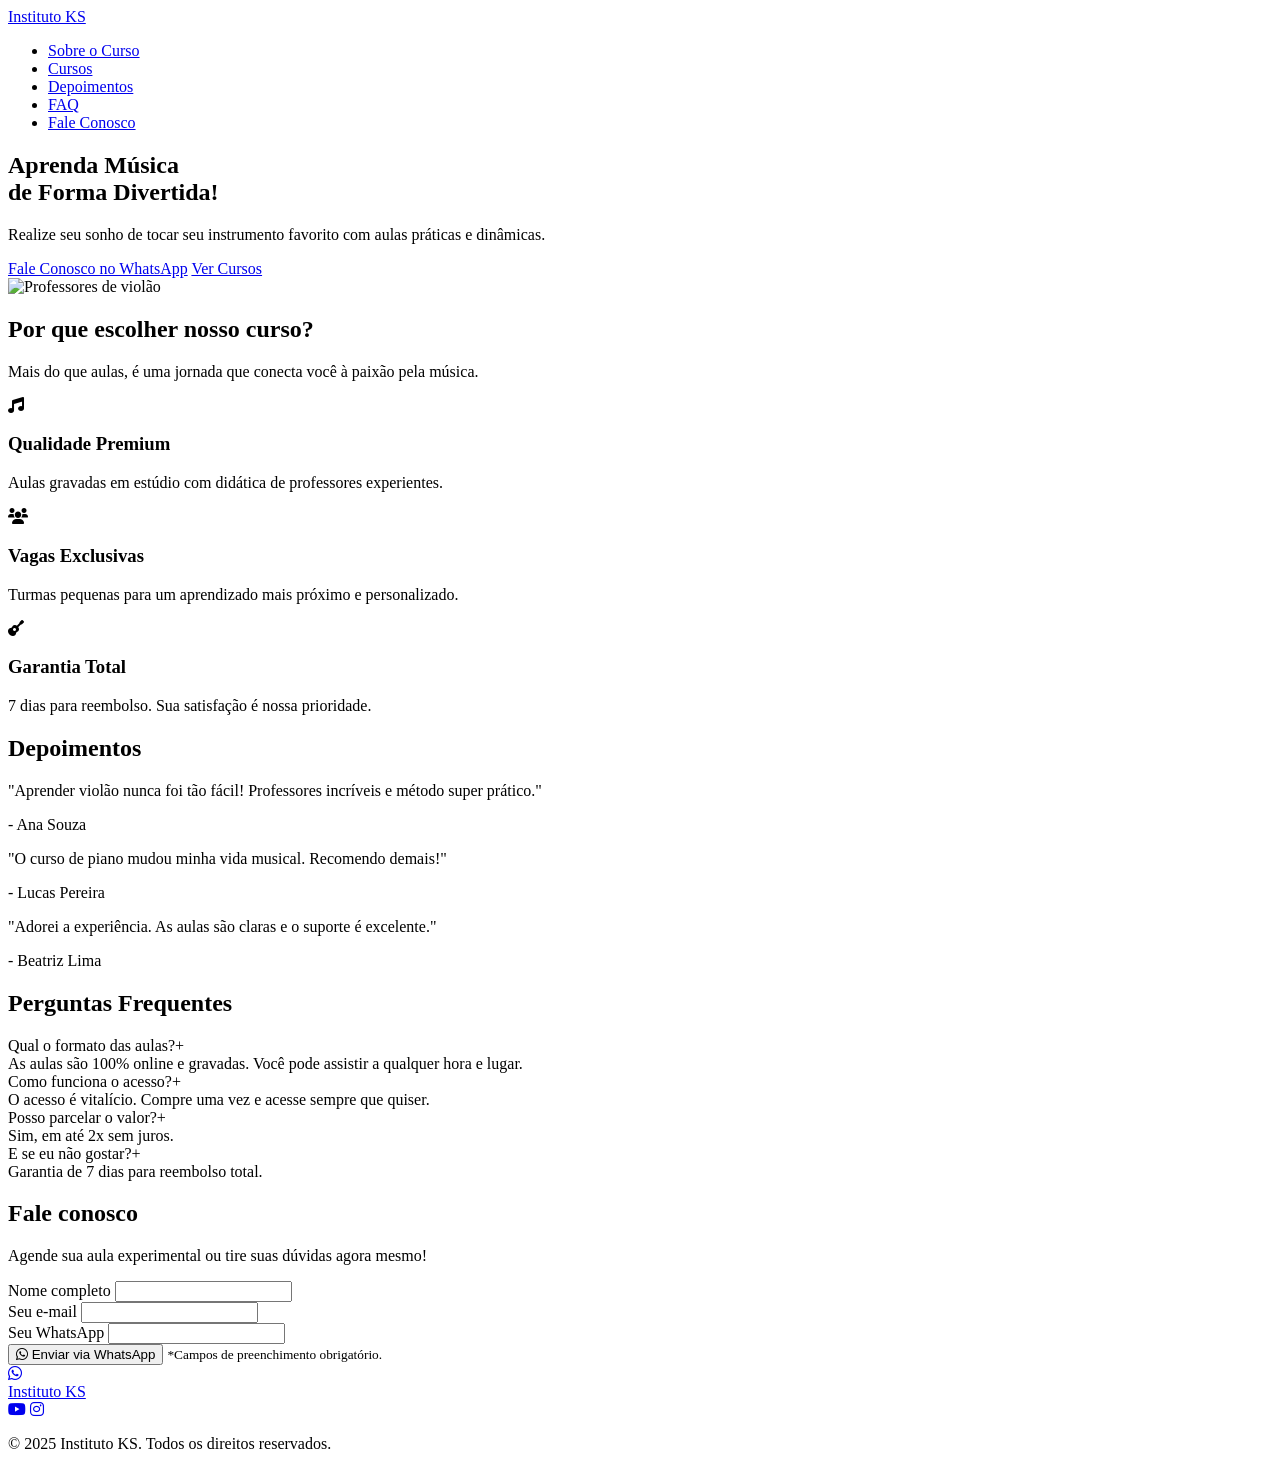
==== index.html @ 419f5db8 "Add files via upload" ====
<!DOCTYPE html>
<html lang="pt-br">
<head>
    <meta charset="UTF-8">
    <meta name="viewport" content="width=device-width, initial-scale=1.0">
    <title>Instituto KS - Escola de Música</title>
    <link rel="stylesheet" href="https://cdnjs.cloudflare.com/ajax/libs/font-awesome/6.0.0-beta3/css/all.min.css">
    <link rel="stylesheet" href="css/style.css">
</head>
<body>

<!-- Header -->
<header class="header">
    <nav class="navbar">
        <a href="#" class="logo">Instituto KS</a>
        <ul class="nav-links">
            <li><a href="#sobre">Sobre o Curso</a></li>
            <li><a href="#cursos">Cursos</a></li>
            <li><a href="#depoimentos">Depoimentos</a></li>
            <li><a href="#faq">FAQ</a></li>
            <li><a href="#contato">Fale Conosco</a></li>
        </ul>
    </nav>
</header>

<!-- Hero Section -->
<section class="hero-section">
    <div class="notes-container"></div> <!-- Notas musicais animadas -->
    <div class="container hero-container">
        <div class="hero-content">
            <h1>Aprenda Música <br> de Forma Divertida!</h1>
            <p>Realize seu sonho de tocar seu instrumento favorito com aulas práticas e dinâmicas.</p>
            <div class="cta-buttons">
                <a href="https://wa.me/seunumerodotelefone" target="_blank" class="btn btn-primary">Fale Conosco no WhatsApp</a>
                <a href="#cursos" class="btn btn-secondary">Ver Cursos</a>
            </div>
        </div>
        <div class="hero-image">
            <img src="https://encrypted-tbn0.gstatic.com/images?q=tbn:ANd9GcSV9r4zvgWrXNv1e7lbVa8re3VyaLTjT-m53w&s" alt="Professores de violão">
        </div>
    </div>
</section>

<!-- About Section -->
<section id="sobre" class="about-section">
    <div class="container">
        <h2>Por que escolher nosso curso?</h2>
        <p>Mais do que aulas, é uma jornada que conecta você à paixão pela música.</p>
        <div class="features-grid">
            <div class="feature-card">
                <i class="fas fa-music icon-feature"></i>
                <h3>Qualidade Premium</h3>
                <p>Aulas gravadas em estúdio com didática de professores experientes.</p>
            </div>
            <div class="feature-card">
                <i class="fas fa-users icon-feature"></i>
                <h3>Vagas Exclusivas</h3>
                <p>Turmas pequenas para um aprendizado mais próximo e personalizado.</p>
            </div>
            <div class="feature-card">
                <i class="fas fa-guitar icon-feature"></i>
                <h3>Garantia Total</h3>
                <p>7 dias para reembolso. Sua satisfação é nossa prioridade.</p>
            </div>
        </div>
    </div>
</section>

<!-- Courses Section -->


<!-- Testimonials Section -->
<section id="depoimentos" class="testimonials-section">
    <div class="container">
        <h2>Depoimentos</h2>
        <div class="testimonials-grid">
            <div class="testimonial-card">
                <p>"Aprender violão nunca foi tão fácil! Professores incríveis e método super prático."</p>
                <span>- Ana Souza</span>
            </div>
            <div class="testimonial-card">
                <p>"O curso de piano mudou minha vida musical. Recomendo demais!"</p>
                <span>- Lucas Pereira</span>
            </div>
            <div class="testimonial-card">
                <p>"Adorei a experiência. As aulas são claras e o suporte é excelente."</p>
                <span>- Beatriz Lima</span>
            </div>
        </div>
    </div>
</section>

<!-- FAQ Section -->
<section id="faq" class="faq-section">
    <div class="container">
        <h2>Perguntas Frequentes</h2>
        <div class="faq-list">
            <div class="faq-item">
                <div class="faq-question">Qual o formato das aulas?<span class="faq-toggle">+</span></div>
                <div class="faq-answer">As aulas são 100% online e gravadas. Você pode assistir a qualquer hora e lugar.</div>
            </div>
            <div class="faq-item">
                <div class="faq-question">Como funciona o acesso?<span class="faq-toggle">+</span></div>
                <div class="faq-answer">O acesso é vitalício. Compre uma vez e acesse sempre que quiser.</div>
            </div>
            <div class="faq-item">
                <div class="faq-question">Posso parcelar o valor?<span class="faq-toggle">+</span></div>
                <div class="faq-answer">Sim, em até 2x sem juros.</div>
            </div>
            <div class="faq-item">
                <div class="faq-question">E se eu não gostar?<span class="faq-toggle">+</span></div>
                <div class="faq-answer">Garantia de 7 dias para reembolso total.</div>
            </div>
        </div>
    </div>
</section>

<!-- Contact Section -->
<section id="contato" class="contact-section">
    <div class="container">
        <h2>Fale conosco</h2>
        <p>Agende sua aula experimental ou tire suas dúvidas agora mesmo!</p>
        <form class="contact-form" action="https://wa.me/seunumerodotelefone" method="get" target="_blank">
            <div class="form-group">
                <label for="name">Nome completo</label>
                <input type="text" id="name" name="name" required>
            </div>
            <div class="form-group">
                <label for="email">Seu e-mail</label>
                <input type="email" id="email" name="email" required>
            </div>
            <div class="form-group">
                <label for="phone">Seu WhatsApp</label>
                <input type="tel" id="phone" name="phone" required>
            </div>
            <button type="submit" class="btn btn-whatsapp">
                <i class="fab fa-whatsapp"></i> Enviar via WhatsApp
            </button>
            <small>*Campos de preenchimento obrigatório.</small>
        </form>
    </div>
</section>

<!-- Floating WhatsApp Button -->
<a href="https://wa.me/seunumerodotelefone" class="whatsapp-float" target="_blank">
    <i class="fab fa-whatsapp"></i>
</a>

<!-- Footer -->
<footer class="footer">
    <div class="container">
        <div class="footer-links">
            <a href="#">Instituto KS</a>
            <div class="social-icons">
                <a href="#" target="_blank"><i class="fab fa-youtube"></i></a>
                <a href="#" target="_blank"><i class="fab fa-instagram"></i></a>
            </div>
        </div>
        <p>© 2025 Instituto KS. Todos os direitos reservados.</p>
    </div>
</footer>

<script src="js/script.js"></script>
</body>
</html>
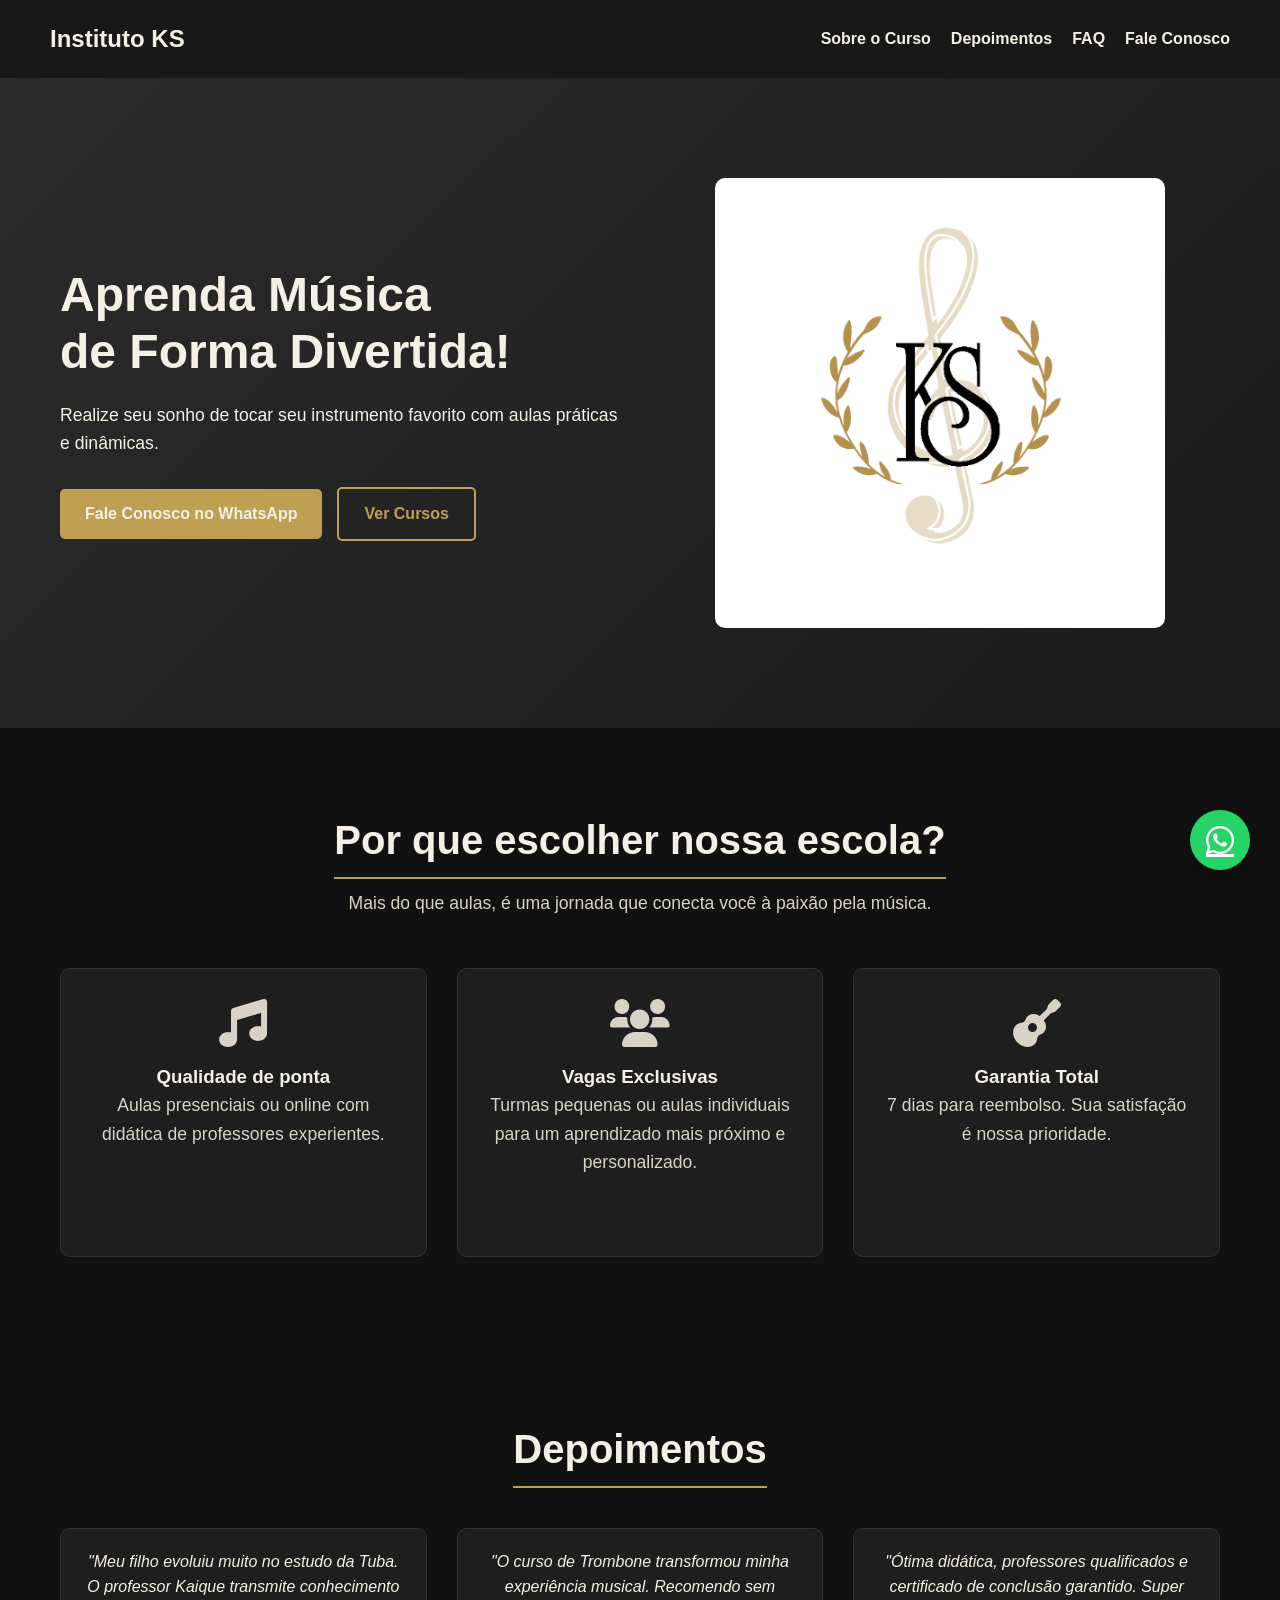
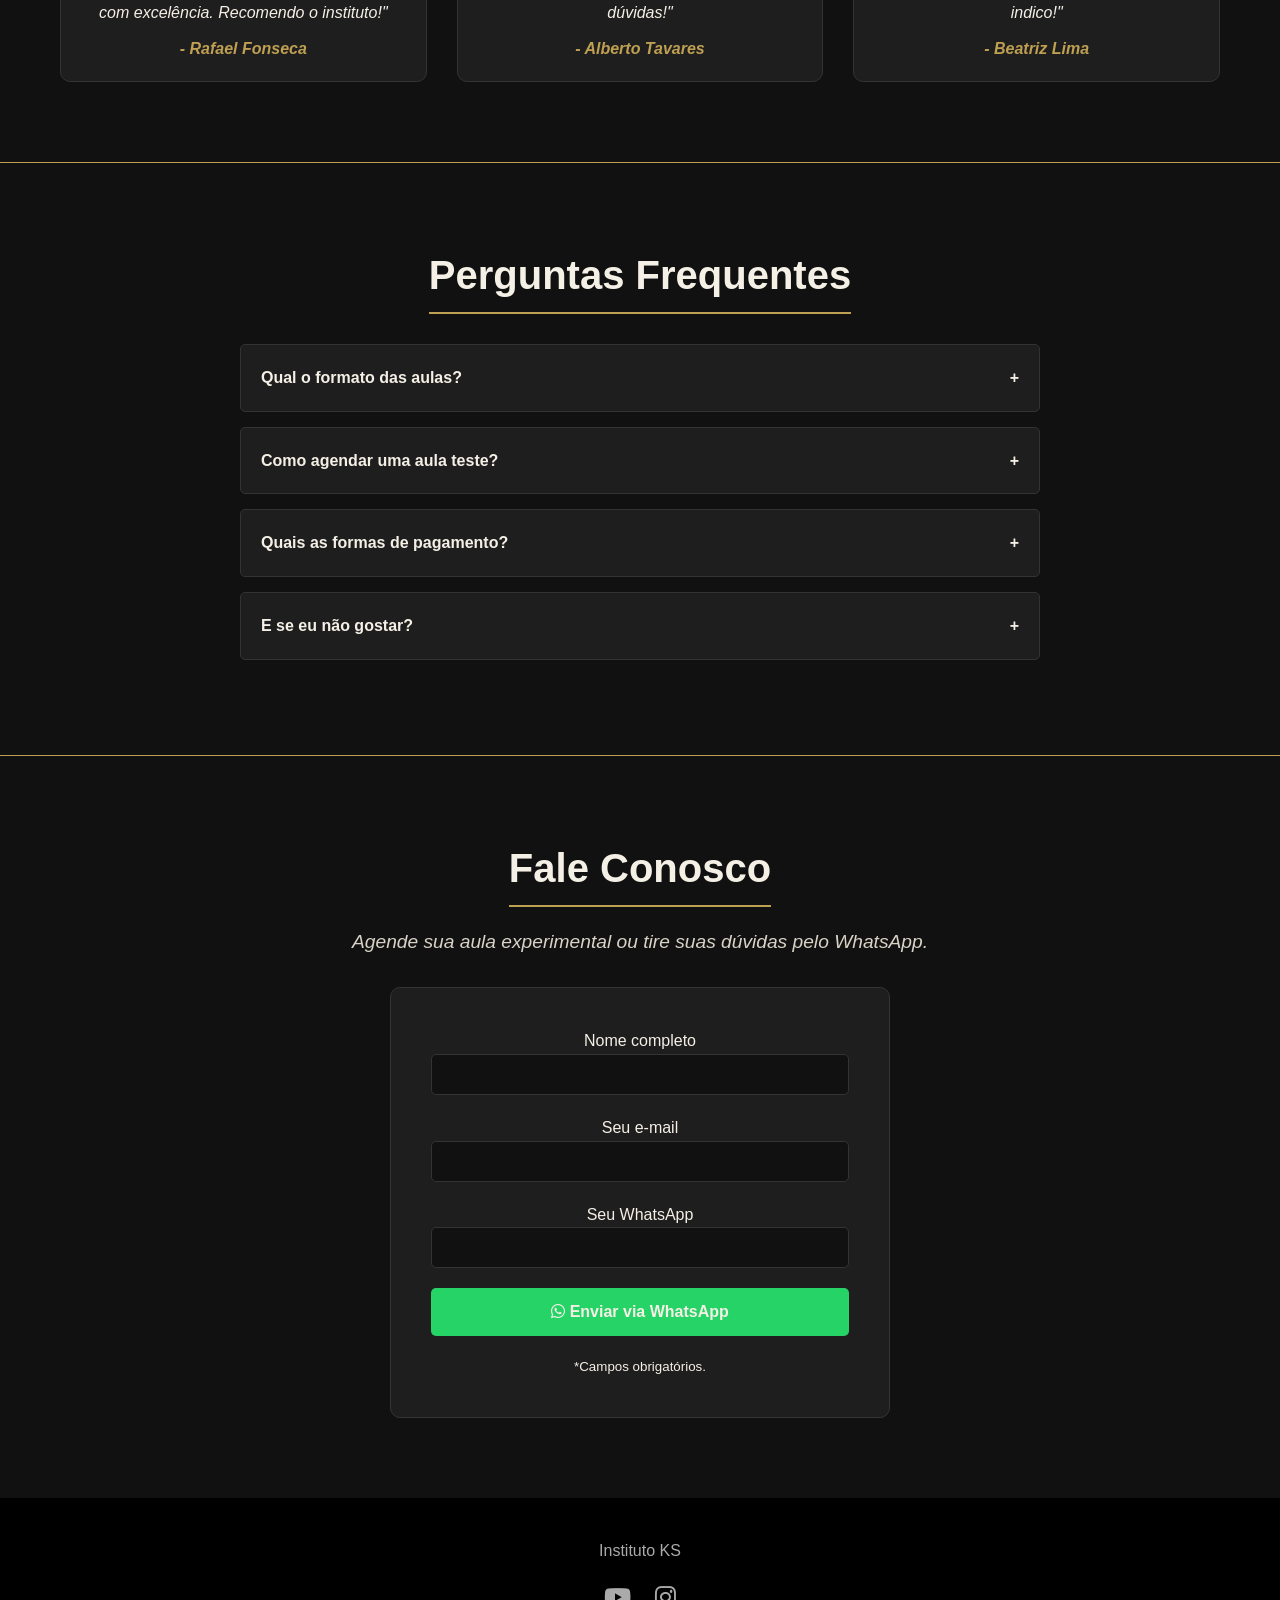
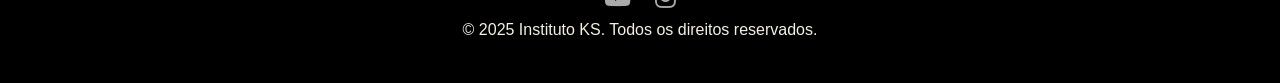
==== commit 625ec25d: "Atualizações no front-end" ====
--- a/index.html
+++ b/index.html
@@ -1,165 +1,165 @@
-<!DOCTYPE html>
-<html lang="pt-br">
-<head>
-    <meta charset="UTF-8">
-    <meta name="viewport" content="width=device-width, initial-scale=1.0">
-    <title>Instituto KS - Escola de Música</title>
-    <link rel="stylesheet" href="https://cdnjs.cloudflare.com/ajax/libs/font-awesome/6.0.0-beta3/css/all.min.css">
-    <link rel="stylesheet" href="css/style.css">
-</head>
-<body>
-
-<!-- Header -->
-<header class="header">
-    <nav class="navbar">
-        <a href="#" class="logo">Instituto KS</a>
-        <ul class="nav-links">
-            <li><a href="#sobre">Sobre o Curso</a></li>
-            <li><a href="#cursos">Cursos</a></li>
-            <li><a href="#depoimentos">Depoimentos</a></li>
-            <li><a href="#faq">FAQ</a></li>
-            <li><a href="#contato">Fale Conosco</a></li>
-        </ul>
-    </nav>
-</header>
-
-<!-- Hero Section -->
-<section class="hero-section">
-    <div class="notes-container"></div> <!-- Notas musicais animadas -->
-    <div class="container hero-container">
-        <div class="hero-content">
-            <h1>Aprenda Música <br> de Forma Divertida!</h1>
-            <p>Realize seu sonho de tocar seu instrumento favorito com aulas práticas e dinâmicas.</p>
-            <div class="cta-buttons">
-                <a href="https://wa.me/seunumerodotelefone" target="_blank" class="btn btn-primary">Fale Conosco no WhatsApp</a>
-                <a href="#cursos" class="btn btn-secondary">Ver Cursos</a>
-            </div>
-        </div>
-        <div class="hero-image">
-            <img src="https://encrypted-tbn0.gstatic.com/images?q=tbn:ANd9GcSV9r4zvgWrXNv1e7lbVa8re3VyaLTjT-m53w&s" alt="Professores de violão">
-        </div>
-    </div>
-</section>
-
-<!-- About Section -->
-<section id="sobre" class="about-section">
-    <div class="container">
-        <h2>Por que escolher nosso curso?</h2>
-        <p>Mais do que aulas, é uma jornada que conecta você à paixão pela música.</p>
-        <div class="features-grid">
-            <div class="feature-card">
-                <i class="fas fa-music icon-feature"></i>
-                <h3>Qualidade Premium</h3>
-                <p>Aulas gravadas em estúdio com didática de professores experientes.</p>
-            </div>
-            <div class="feature-card">
-                <i class="fas fa-users icon-feature"></i>
-                <h3>Vagas Exclusivas</h3>
-                <p>Turmas pequenas para um aprendizado mais próximo e personalizado.</p>
-            </div>
-            <div class="feature-card">
-                <i class="fas fa-guitar icon-feature"></i>
-                <h3>Garantia Total</h3>
-                <p>7 dias para reembolso. Sua satisfação é nossa prioridade.</p>
-            </div>
-        </div>
-    </div>
-</section>
-
-<!-- Courses Section -->
-
-
-<!-- Testimonials Section -->
-<section id="depoimentos" class="testimonials-section">
-    <div class="container">
-        <h2>Depoimentos</h2>
-        <div class="testimonials-grid">
-            <div class="testimonial-card">
-                <p>"Aprender violão nunca foi tão fácil! Professores incríveis e método super prático."</p>
-                <span>- Ana Souza</span>
-            </div>
-            <div class="testimonial-card">
-                <p>"O curso de piano mudou minha vida musical. Recomendo demais!"</p>
-                <span>- Lucas Pereira</span>
-            </div>
-            <div class="testimonial-card">
-                <p>"Adorei a experiência. As aulas são claras e o suporte é excelente."</p>
-                <span>- Beatriz Lima</span>
-            </div>
-        </div>
-    </div>
-</section>
-
-<!-- FAQ Section -->
-<section id="faq" class="faq-section">
-    <div class="container">
-        <h2>Perguntas Frequentes</h2>
-        <div class="faq-list">
-            <div class="faq-item">
-                <div class="faq-question">Qual o formato das aulas?<span class="faq-toggle">+</span></div>
-                <div class="faq-answer">As aulas são 100% online e gravadas. Você pode assistir a qualquer hora e lugar.</div>
-            </div>
-            <div class="faq-item">
-                <div class="faq-question">Como funciona o acesso?<span class="faq-toggle">+</span></div>
-                <div class="faq-answer">O acesso é vitalício. Compre uma vez e acesse sempre que quiser.</div>
-            </div>
-            <div class="faq-item">
-                <div class="faq-question">Posso parcelar o valor?<span class="faq-toggle">+</span></div>
-                <div class="faq-answer">Sim, em até 2x sem juros.</div>
-            </div>
-            <div class="faq-item">
-                <div class="faq-question">E se eu não gostar?<span class="faq-toggle">+</span></div>
-                <div class="faq-answer">Garantia de 7 dias para reembolso total.</div>
-            </div>
-        </div>
-    </div>
-</section>
-
-<!-- Contact Section -->
-<section id="contato" class="contact-section">
-    <div class="container">
-        <h2>Fale conosco</h2>
-        <p>Agende sua aula experimental ou tire suas dúvidas agora mesmo!</p>
-        <form class="contact-form" action="https://wa.me/seunumerodotelefone" method="get" target="_blank">
-            <div class="form-group">
-                <label for="name">Nome completo</label>
-                <input type="text" id="name" name="name" required>
-            </div>
-            <div class="form-group">
-                <label for="email">Seu e-mail</label>
-                <input type="email" id="email" name="email" required>
-            </div>
-            <div class="form-group">
-                <label for="phone">Seu WhatsApp</label>
-                <input type="tel" id="phone" name="phone" required>
-            </div>
-            <button type="submit" class="btn btn-whatsapp">
-                <i class="fab fa-whatsapp"></i> Enviar via WhatsApp
-            </button>
-            <small>*Campos de preenchimento obrigatório.</small>
-        </form>
-    </div>
-</section>
-
-<!-- Floating WhatsApp Button -->
-<a href="https://wa.me/seunumerodotelefone" class="whatsapp-float" target="_blank">
-    <i class="fab fa-whatsapp"></i>
-</a>
-
-<!-- Footer -->
-<footer class="footer">
-    <div class="container">
-        <div class="footer-links">
-            <a href="#">Instituto KS</a>
-            <div class="social-icons">
-                <a href="#" target="_blank"><i class="fab fa-youtube"></i></a>
-                <a href="#" target="_blank"><i class="fab fa-instagram"></i></a>
-            </div>
-        </div>
-        <p>© 2025 Instituto KS. Todos os direitos reservados.</p>
-    </div>
-</footer>
-
-<script src="js/script.js"></script>
-</body>
-</html>
+<!DOCTYPE html>
+<html lang="pt-br">
+<head>
+  <meta charset="UTF-8">
+  <meta name="viewport" content="width=device-width, initial-scale=1.0">
+  <title>Instituto KS - Escola de Música</title>
+  <link rel="stylesheet" href="https://cdnjs.cloudflare.com/ajax/libs/font-awesome/6.0.0-beta3/css/all.min.css">
+  <link rel="stylesheet" href="css/style.css">
+</head>
+<body>
+
+<!-- Header -->
+<header class="header">
+  <nav class="navbar">
+    <a href="#" class="logo">Instituto KS</a>
+    <ul class="nav-links" id="nav-links">
+      <li><a href="#sobre">Sobre o Curso</a></li>
+      <li><a href="#depoimentos">Depoimentos</a></li>
+      <li><a href="#faq">FAQ</a></li>
+      <li><a href="#contato">Fale Conosco</a></li>
+    </ul>
+    <div class="menu-toggle" id="menu-toggle">
+      <i class="fas fa-bars"></i>
+    </div>
+  </nav>
+</header>
+
+<!-- Hero Section -->
+<section class="hero-section">
+  <div class="notes-container"></div>
+  <div class="container hero-container">
+    <div class="hero-content">
+      <h1>Aprenda Música <br> de Forma Divertida!</h1>
+      <p>Realize seu sonho de tocar seu instrumento favorito com aulas práticas e dinâmicas.</p>
+      <div class="cta-buttons">
+        <a href="https://wa.me/5511985464689?text=Olá,%20gostaria%20de%20saber%20mais%20sobre%20os%20cursos!" target="_blank" class="btn btn-primary">Fale Conosco no WhatsApp</a>
+        <a href="#" class="btn btn-secondary">Ver Cursos</a>
+      </div>
+    </div>
+    <div class="hero-image">
+      <img src="292269767_433768865425657_4648339816793513462_n.png" alt="Professores de violão">
+    </div>
+  </div>
+</section>
+
+<!-- About Section -->
+<section id="sobre" class="about-section">
+  <div class="container">
+    <h2>Por que escolher nossa escola?</h2>
+    <p>Mais do que aulas, é uma jornada que conecta você à paixão pela música.</p>
+    <div class="features-grid">
+      <div class="feature-card">
+        <i class="fas fa-music icon-feature"></i>
+        <h3>Qualidade de ponta</h3>
+        <p>Aulas presenciais ou online com didática de professores experientes.</p>
+      </div>
+      <div class="feature-card">
+        <i class="fas fa-users icon-feature"></i>
+        <h3>Vagas Exclusivas</h3>
+        <p>Turmas pequenas ou aulas individuais para um aprendizado mais próximo e personalizado.</p>
+      </div>
+      <div class="feature-card">
+        <i class="fas fa-guitar icon-feature"></i>
+        <h3>Garantia Total</h3>
+        <p>7 dias para reembolso. Sua satisfação é nossa prioridade.</p>
+      </div>
+    </div>
+  </div>
+</section>
+
+<!-- Depoimentos -->
+<section id="depoimentos" class="testimonials-section">
+  <div class="container">
+    <h2>Depoimentos</h2>
+    <div class="testimonials-grid">
+      <div class="testimonial-card">
+        <p>"Meu filho evoluiu muito no estudo da Tuba. O professor Kaique transmite conhecimento com excelência. Recomendo o instituto!"</p>
+        <span>- Rafael Fonseca</span>
+      </div>
+      <div class="testimonial-card">
+        <p>"O curso de Trombone transformou minha experiência musical. Recomendo sem dúvidas!"</p>
+        <span>- Alberto Tavares</span>
+      </div>
+      <div class="testimonial-card">
+        <p>"Ótima didática, professores qualificados e certificado de conclusão garantido. Super indico!"</p>
+        <span>- Beatriz Lima</span>
+      </div>
+    </div>
+  </div>
+</section>
+
+<!-- FAQ -->
+<section id="faq" class="faq-section">
+  <div class="container">
+    <h2>Perguntas Frequentes</h2>
+    <div class="faq-list">
+      <div class="faq-item">
+        <div class="faq-question">Qual o formato das aulas?<span class="faq-toggle">+</span></div>
+        <div class="faq-answer">Presenciais ou online, conforme sua preferência.</div>
+      </div>
+      <div class="faq-item">
+        <div class="faq-question">Como agendar uma aula teste?<span class="faq-toggle">+</span></div>
+        <div class="faq-answer">Entre em contato pelo WhatsApp e escolha dia e horário.</div>
+      </div>
+      <div class="faq-item">
+        <div class="faq-question">Quais as formas de pagamento?<span class="faq-toggle">+</span></div>
+        <div class="faq-answer">Pix, dinheiro, cartão de crédito ou débito.</div>
+      </div>
+      <div class="faq-item">
+        <div class="faq-question">E se eu não gostar?<span class="faq-toggle">+</span></div>
+        <div class="faq-answer">Você tem 7 dias de garantia com reembolso total.</div>
+      </div>
+    </div>
+  </div>
+</section>
+
+<!-- Contato -->
+<section id="contato" class="contact-section">
+  <div class="container">
+    <h2>Fale Conosco</h2>
+    <p class="contact-subtitle">Agende sua aula experimental ou tire suas dúvidas pelo WhatsApp.</p>
+    
+    <form class="contact-form" action="https://wa.me/5511985464689" method="get" target="_blank">
+      <div class="form-group">
+        <label for="name">Nome completo</label>
+        <input type="text" id="name" required>
+      </div>
+      <div class="form-group">
+        <label for="email">Seu e-mail</label>
+        <input type="email" id="email" required>
+      </div>
+      <div class="form-group">
+        <label for="phone">Seu WhatsApp</label>
+        <input type="tel" id="phone" required>
+      </div>
+      <button type="submit" class="btn btn-whatsapp">
+        <i class="fab fa-whatsapp"></i> Enviar via WhatsApp
+      </button>
+      <small>*Campos obrigatórios.</small>
+    </form>
+  </div>
+</section>
+
+<!-- Botão WhatsApp -->
+<a href="https://wa.me/5511985464689" class="whatsapp-float" target="_blank">
+  <i class="fab fa-whatsapp"></i>
+</a>
+
+<!-- Footer -->
+<footer class="footer">
+  <div class="container">
+    <div class="footer-links">
+      <a href="#">Instituto KS</a>
+      <div class="social-icons">
+        <a href="https://www.youtube.com/@institutomusicalks-kaiques7444/videos" target="_blank"><i class="fab fa-youtube"></i></a>
+        <a href="https://www.instagram.com/instmusicalks/?theme=dark" target="_blank"><i class="fab fa-instagram"></i></a>
+      </div>
+    </div>
+    <p>© 2025 Instituto KS. Todos os direitos reservados.</p>
+  </div>
+</footer>
+
+<script src="js/script.js"></script>
+</body>
+</html>
--- a/css/style.css
+++ b/css/style.css
@@ -0,0 +1,565 @@
+@import url('https://fonts.googleapis.com/css2?family=Poppins:wght@400;600;700&display=swap');
+
+:root {
+    --bg-dark: #111111;
+    --text-light: #f5f0e6;
+    --primary-color: #bfa052;
+    --secondary-color: #d9d3c7;
+    --card-bg: #1e1e1e;
+    --border-color: #333333;
+}
+
+
+* {
+    margin: 0;
+    padding: 0;
+    box-sizing: border-box;
+    font-family: 'Poppins', sans-serif;
+}
+
+html { scroll-behavior: smooth; }
+
+body {
+    background-color: var(--bg-dark);
+    color: var(--text-light);
+    line-height: 1.6;
+}
+
+/* Header */
+.header {
+    background-color: rgba(26,26,26,0.9);
+    backdrop-filter: blur(10px);
+    padding: 20px 0;
+    position: sticky;
+    top: 0;
+    z-index: 1000;
+}
+
+.navbar {
+    display: flex;
+    justify-content: space-between;
+    align-items: center;
+    padding: 0 50px;
+}
+
+.logo {
+    color: var(--text-light);
+    font-size: 1.5rem;
+    font-weight: 700;
+    text-decoration: none;
+    transition: color 0.3s;
+}
+
+.logo:hover { color: var(--primary-color); }
+
+.nav-links { 
+    list-style: none; 
+    display: flex; /* Garante que os links apareçam em desktop */
+    gap: 20px; 
+}
+
+.nav-links a {
+    color: var(--text-light);
+    text-decoration: none;
+    font-weight: 600;
+    transition: color 0.3s;
+}
+
+.nav-links a:hover { color: var(--primary-color); }
+
+.menu-toggle {
+    display: none; /* Oculta o menu hambúrguer por padrão em desktops */
+    font-size: 1.5rem;
+    cursor: pointer;
+}
+
+/* Container */
+.container { max-width: 1200px; margin: 0 auto; padding: 0 20px; }
+
+/* Hero Section */
+.hero-section {
+    background: linear-gradient(135deg, #2b2b2b, #1a1a1a);
+    padding: 100px 0;
+    overflow: hidden;
+    position: relative;
+}
+
+.notes-container {
+    position: absolute;
+    top: 0;
+    left: 0;
+    width: 100%;
+    height: 100%;
+    pointer-events: none;
+    overflow: hidden;
+}
+
+.note {
+    position: absolute;
+    font-size: 1.2rem;
+    color: #fff;
+    animation: float 6s linear infinite;
+}
+
+@keyframes float {
+    0% { transform: translateY(100vh) translateX(0) rotate(0deg); opacity: 0; }
+    50% { opacity: 1; }
+    100% { transform: translateY(-100px) translateX(50px) rotate(360deg); opacity: 0; }
+}
+
+.hero-section .container {
+    display: flex;
+    align-items: center;
+    gap: 40px;
+    flex-wrap: wrap;
+    position: relative;
+    z-index: 1;
+}
+
+.hero-content { flex: 1; }
+
+.hero-content h1 {
+    font-size: 3rem;
+    margin: 20px 0;
+    font-weight: 700;
+    line-height: 1.2;
+}
+
+.hero-content p { font-size: 1.1rem; margin-bottom: 30px; }
+
+.cta-buttons { display: flex; gap: 15px; align-items: center; margin-bottom: 20px; flex-wrap: wrap; }
+
+.btn {
+    text-decoration: none;
+    padding: 12px 25px;
+    border-radius: 5px;
+    font-weight: 600;
+    transition: background-color 0.3s, transform 0.3s;
+}
+
+.btn-primary {
+    background-color: var(--primary-color);
+    color: var(--text-light);
+    border: none;
+}
+
+.btn-primary:hover { transform: translateY(-3px); }
+
+.btn-secondary {
+    background-color: transparent;
+    border: 2px solid var(--primary-color);
+    color: var(--primary-color);
+}
+
+.btn-secondary:hover { background-color: var(--primary-color); color: var(--text-light); transform: translateY(-3px); }
+
+.hero-image { flex: 1; display: flex; justify-content: center; }
+
+.hero-image img {
+    width: 100%;
+    max-width: 450px;
+    border-radius: 10px;
+    transition: transform 0.3s;
+}
+
+.hero-image img:hover { transform: scale(1.05); }
+
+/* About Section */
+.about-section {
+    padding: 80px 0;
+    text-align: center;
+}
+
+.about-section h2 {
+    font-size: 2.5rem;
+    margin-bottom: 10px;
+    border-bottom: 2px solid var(--primary-color);
+    display: inline-block;
+    padding-bottom: 5px;
+}
+
+.about-section p {
+    font-size: 1.1rem;
+    color: var(--secondary-color);
+    margin-bottom: 50px;
+}
+
+.features-grid {
+    display: grid;
+    grid-template-columns: repeat(auto-fit, minmax(250px, 1fr));
+    gap: 30px;
+}
+
+.feature-card {
+    background-color: var(--card-bg);
+    padding: 30px;
+    border-radius: 10px;
+    border: 1px solid var(--border-color);
+    transition: transform 0.3s, box-shadow 0.3s;
+}
+
+.feature-card:hover { 
+    transform: translateY(-5px); 
+    box-shadow: 0 10px 20px rgba(0,0,0,0.3); 
+}
+
+.icon-feature {
+    font-size: 3rem;
+    color: var(--secondary-color);
+    margin-bottom: 15px;
+    transition: color 0.3s;
+}
+
+.feature-card:hover .icon-feature { color: var(--primary-color); }
+
+/* Courses Section */
+.courses-section {
+    padding: 80px 0;
+    text-align: center;
+    border-top: 1px solid var(--primary-color);
+}
+
+.courses-section h2 {
+    font-size: 2.5rem;
+    margin-bottom: 40px;
+    border-bottom: 2px solid var(--primary-color);
+    display: inline-block;
+    padding-bottom: 5px;
+}
+
+.courses-section p {
+    font-size: 1.1rem;
+    color: var(--secondary-color);
+    margin-bottom: 50px;
+}
+
+.course-list {
+    display: grid;
+    grid-template-columns: repeat(auto-fit, minmax(280px, 1fr));
+    gap: 30px;
+}
+
+.course-card {
+    background-color: var(--card-bg);
+    border-radius: 10px;
+    padding: 20px;
+    border: 1px solid var(--border-color);
+    flex-shrink: 0;
+    transition: transform 0.3s, box-shadow 0.3s;
+}
+
+.course-card:hover {
+    transform: translateY(-5px);
+    box-shadow: 0 10px 20px rgba(0,0,0,0.3);
+}
+
+.course-card img {
+    width: 100%;
+    height: 150px;
+    object-fit: cover;
+    border-radius: 10px;
+    margin-bottom: 15px;
+}
+
+.course-card h3 {
+    font-size: 1.5rem;
+    margin-bottom: 5px;
+}
+
+/* Testimonials Section */
+.testimonials-section {
+    padding: 80px 0;
+    text-align: center;
+    background-color: #111;
+}
+
+.testimonials-section h2 {
+    font-size: 2.5rem;
+    margin-bottom: 40px;
+    border-bottom: 2px solid var(--primary-color);
+    display: inline-block;
+    padding-bottom: 5px;
+}
+
+.testimonials-grid {
+    display: grid;
+    grid-template-columns: repeat(auto-fit, minmax(250px, 1fr));
+    gap: 30px;
+}
+
+.testimonial-card {
+    background-color: var(--card-bg);
+    padding: 20px;
+    border-radius: 10px;
+    border: 1px solid var(--border-color);
+    font-style: italic;
+}
+
+.testimonial-card span {
+    display: block;
+    margin-top: 10px;
+    font-weight: 600;
+    color: var(--primary-color);
+}
+
+/* FAQ Section */
+.faq-section {
+    padding: 80px 0;
+    text-align: center;
+    border-top: 1px solid var(--primary-color);
+}
+
+.faq-section h2 {
+    font-size: 2.5rem;
+    margin-bottom: 30px;
+    border-bottom: 2px solid var(--primary-color);
+    display: inline-block;
+    padding-bottom: 5px;
+}
+
+.faq-list {
+    max-width: 800px;
+    margin: 0 auto;
+    text-align: left;
+}
+
+.faq-item {
+    border: 1px solid var(--border-color);
+    border-radius: 5px;
+    margin-bottom: 15px;
+    overflow: hidden;
+    background-color: var(--card-bg);
+}
+
+.faq-question {
+    display: flex;
+    justify-content: space-between;
+    align-items: center;
+    padding: 20px;
+    cursor: pointer;
+    font-weight: 600;
+}
+
+.faq-answer {
+    padding: 0 20px;
+    background-color: var(--bg-dark);
+    max-height: 0;
+    overflow: hidden;
+    transition: max-height 0.3s ease-in-out, padding 0.3s;
+}
+
+.faq-item.active .faq-answer {
+    max-height: 200px;
+    padding: 20px;
+}
+
+.faq-item.active .faq-question .faq-toggle {
+    transform: rotate(45deg);
+}
+
+.faq-question .faq-toggle {
+    transition: transform 0.3s ease-in-out;
+}
+
+/* Contact Section */
+.contact-section {
+    padding: 80px 0;
+    text-align: center;
+    border-top: 1px solid var(--primary-color);
+}
+
+.contact-section h2 {
+    font-size: 2.5rem;
+    margin-bottom: 20px;
+    border-bottom: 2px solid var(--primary-color);
+    display: inline-block;
+    padding-bottom: 5px;
+}
+
+.contact-subtitle {
+    font-size: 1.2rem;
+    color: var(--secondary-color);
+    margin-bottom: 30px;
+    font-style: italic;
+}
+
+
+.contact-form {
+    max-width: 500px;
+    margin: 0 auto;
+    background-color: var(--card-bg);
+    padding: 40px;
+    border-radius: 10px;
+    border: 1px solid var(--border-color);
+    display: flex;
+    flex-direction: column;
+    gap: 20px;
+}
+
+.contact-form input {
+    width: 100%;
+    padding: 12px;
+    border: 1px solid var(--border-color);
+    border-radius: 5px;
+    background-color: var(--bg-dark);
+    color: var(--text-light);
+}
+
+.contact-form input:focus {
+    border-color: var(--primary-color);
+    outline: none;
+}
+
+.btn-whatsapp {
+    background-color: #25D366;
+    color: var(--text-light);
+    padding: 15px 50px;
+    border: none;
+    border-radius: 5px;
+    font-weight: 600;
+    cursor: pointer;
+    font-size: 1rem;
+    transition: background-color 0.3s, transform 0.3s;
+}
+
+.btn-whatsapp:hover {
+    background-color: #1DA851;
+    transform: translateY(-2px);
+}
+
+/* Floating WhatsApp */
+.whatsapp-float {
+    position: fixed;
+    bottom: 30px;
+    right: 30px;
+    background-color: #25D366;
+    color: #fff;
+    border-radius: 50%;
+    width: 60px;
+    height: 60px;
+    display: flex;
+    justify-content: center;
+    align-items: center;
+    font-size: 2rem;
+    z-index: 1000;
+    box-shadow: 0 5px 15px rgba(0,0,0,0.3);
+    transition: transform 0.3s;
+}
+
+.whatsapp-float:hover { transform: scale(1.1); }
+
+/* Footer */
+.footer {
+    background-color: #000;
+    padding: 40px 0;
+    text-align: center;
+}
+
+.footer-links {
+    display: flex;
+    flex-direction: column;
+    align-items: center;
+    gap: 15px;
+}
+
+.footer-links a { color: #aaa; text-decoration: none; }
+
+.footer-links a:hover { color: var(--text-light); }
+
+.social-icons a {
+    font-size: 1.5rem;
+    margin: 0 10px;
+    transition: transform 0.3s;
+}
+
+.social-icons a:hover { transform: scale(1.2); }
+
+/* Responsive */
+@media (max-width: 768px) {
+    /* Ajustes Gerais */
+    body {
+        font-size: 14px;
+    }
+    .container {
+        padding: 0 15px;
+    }
+    
+    /* Header */
+    .navbar {
+        flex-direction: row; /* Volta para a configuração padrão no mobile */
+        align-items: center;
+        padding: 15px;
+        position: relative;
+    }
+    .logo {
+        margin-bottom: 0;
+    }
+    .nav-links {
+        display: none; /* Esconde os links por padrão */
+        flex-direction: column;
+        width: 100%;
+        text-align: center;
+        background-color: rgba(26, 26, 26, 0.9);
+        position: absolute;
+        top: 100%;
+        left: 0;
+        padding: 15px 0;
+    }
+    .nav-links.active {
+        display: flex; /* Mostra os links quando a classe 'active' é adicionada via JS */
+    }
+    .nav-links li {
+        margin: 10px 0;
+    }
+    .menu-toggle {
+        display: block; /* Mostra o ícone do menu no mobile */
+    }
+
+    /* Hero Section */
+    .hero-section .container {
+        flex-direction: column;
+        text-align: center;
+        padding-top: 50px;
+        padding-bottom: 50px;
+    }
+    .hero-content h1 {
+        font-size: 2rem;
+        margin: 10px 0;
+    }
+    .hero-content p {
+        font-size: 1rem;
+        margin-bottom: 20px;
+    }
+    .cta-buttons {
+        justify-content: center;
+        flex-direction: column;
+    }
+    .hero-image {
+        margin-top: 30px;
+    }
+    .hero-image img {
+        max-width: 300px;
+    }
+
+    /* Outras Seções */
+    .about-section h2, .testimonials-section h2, .faq-section h2, .contact-section h2 {
+        font-size: 2rem;
+    }
+
+    .features-grid, .testimonials-grid {
+        grid-template-columns: 1fr;
+    }
+    
+    .contact-form {
+        padding: 30px;
+    }
+
+    /* Floating WhatsApp */
+    .whatsapp-float {
+        bottom: 20px;
+        right: 20px;
+        width: 50px;
+        height: 50px;
+        font-size: 1.5rem;
+    }
+}
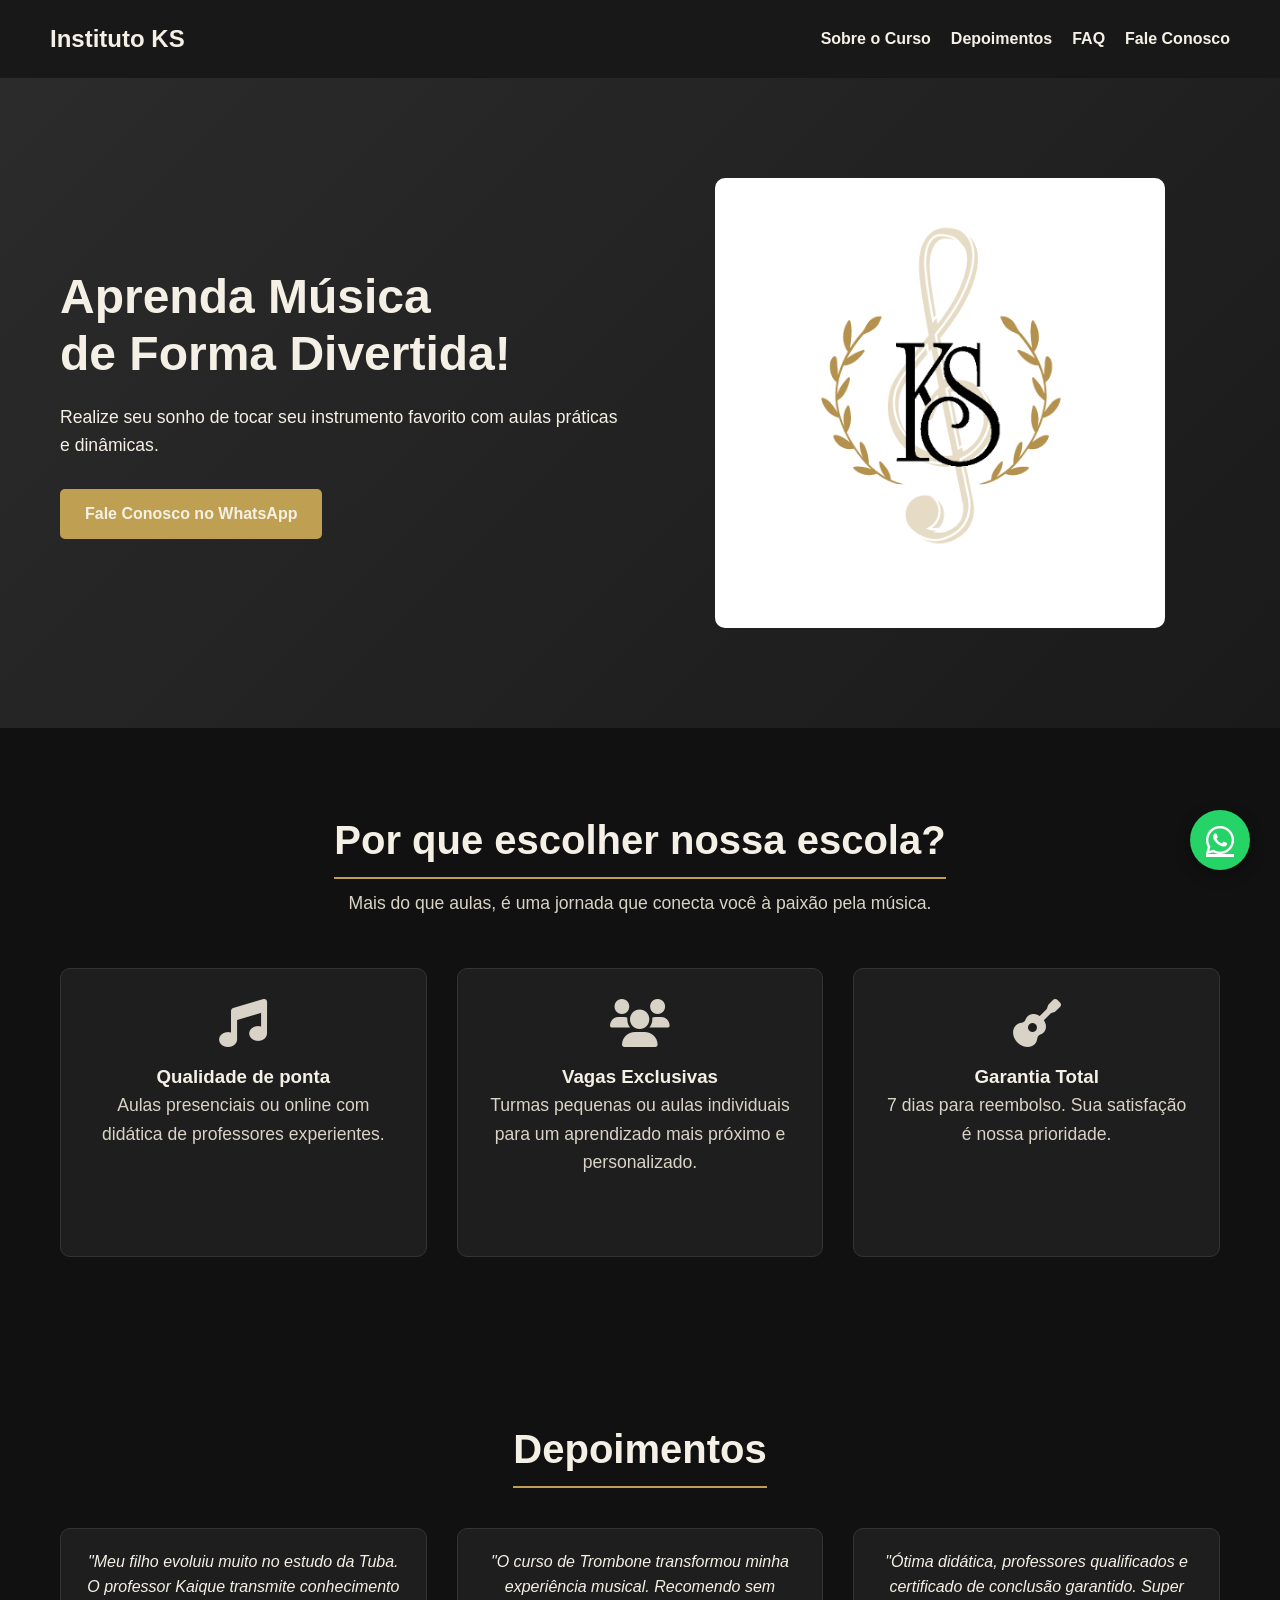
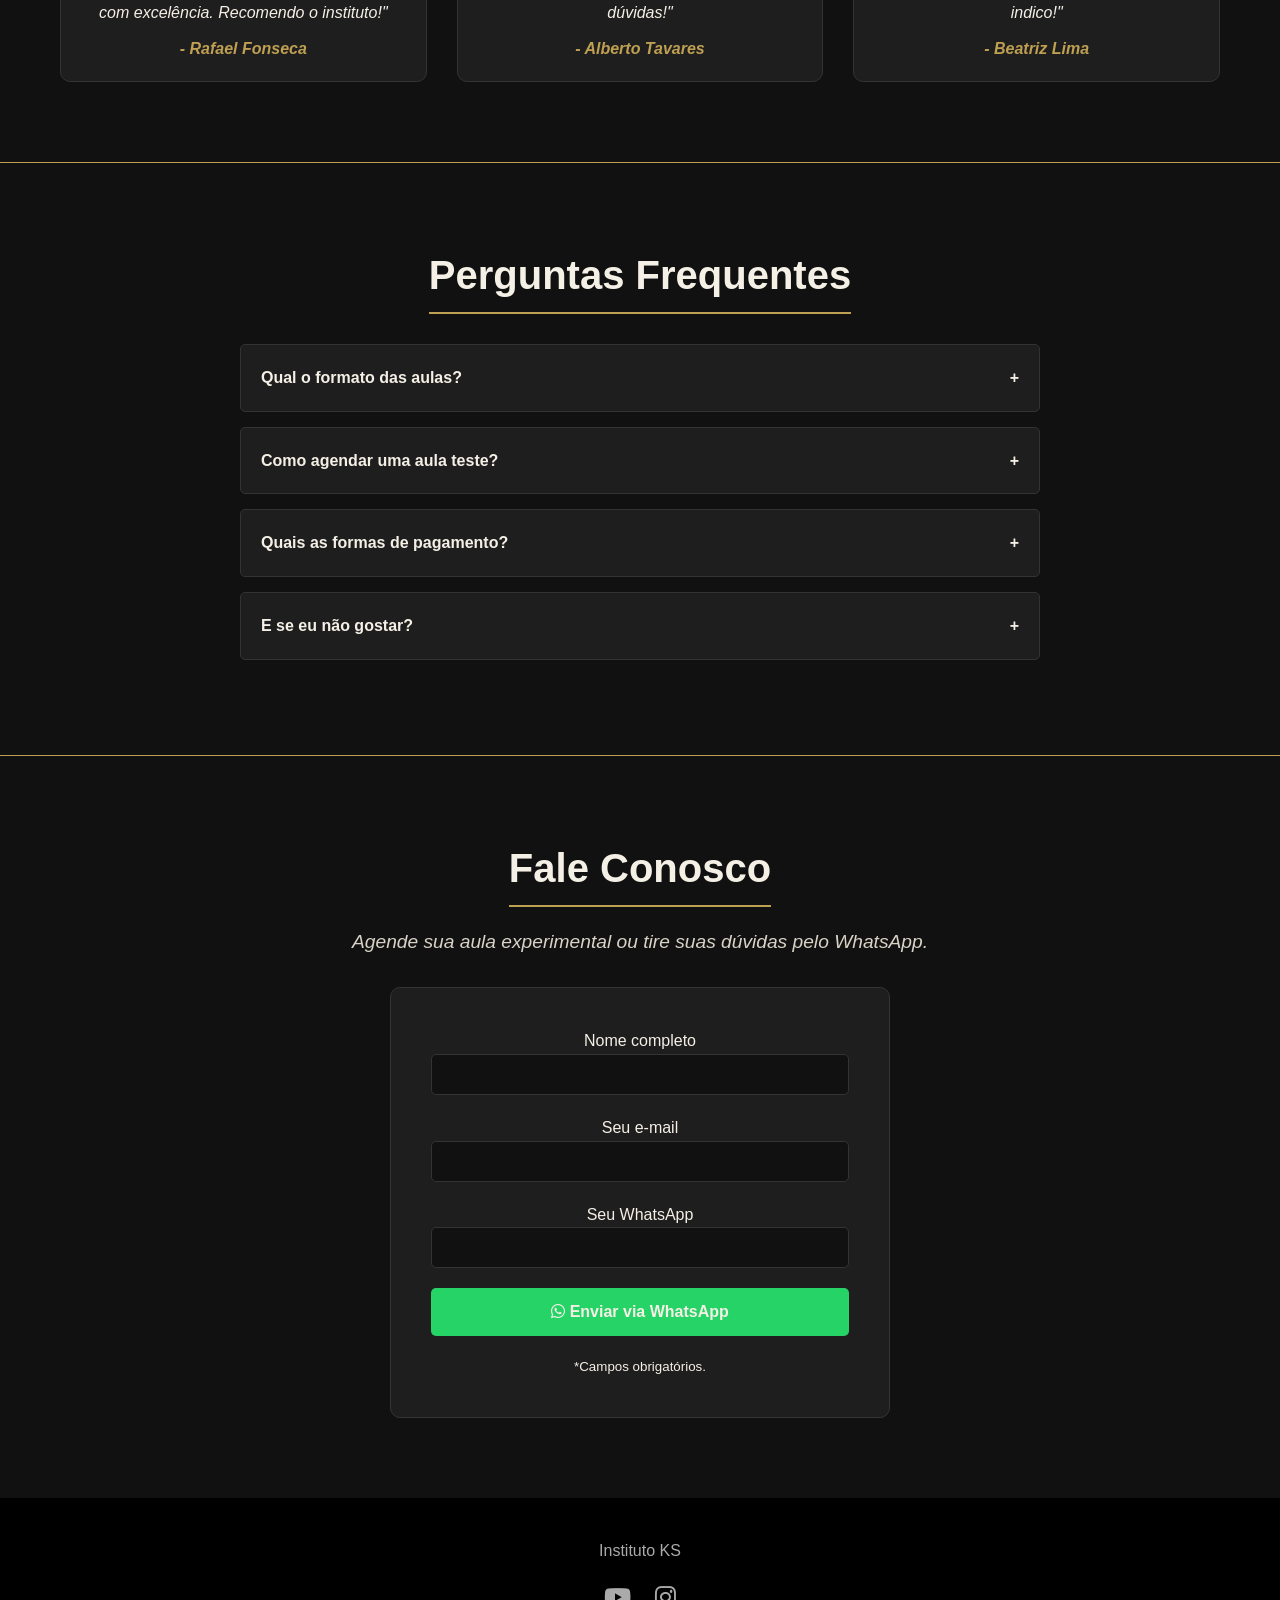
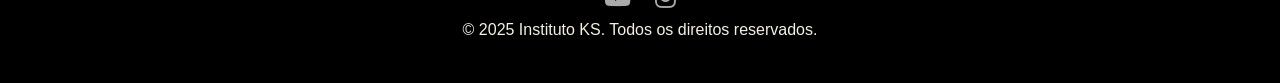
==== commit 2bcf010c: "Reestruturação nas páginas do projeto" ====
--- a/index.html
+++ b/index.html
@@ -5,7 +5,8 @@
   <meta name="viewport" content="width=device-width, initial-scale=1.0">
   <title>Instituto KS - Escola de Música</title>
   <link rel="stylesheet" href="https://cdnjs.cloudflare.com/ajax/libs/font-awesome/6.0.0-beta3/css/all.min.css">
-  <link rel="stylesheet" href="css/style.css">
+  <link rel="stylesheet" href="src/css/style.css">
+  <link rel="icon" type="image/png" href="src/img/logo.png">
 </head>
 <body>
 
@@ -34,11 +35,11 @@
       <p>Realize seu sonho de tocar seu instrumento favorito com aulas práticas e dinâmicas.</p>
       <div class="cta-buttons">
         <a href="https://wa.me/5511985464689?text=Olá,%20gostaria%20de%20saber%20mais%20sobre%20os%20cursos!" target="_blank" class="btn btn-primary">Fale Conosco no WhatsApp</a>
-        <a href="#" class="btn btn-secondary">Ver Cursos</a>
+        
       </div>
     </div>
     <div class="hero-image">
-      <img src="292269767_433768865425657_4648339816793513462_n.png" alt="Professores de violão">
+      <img src="src/img/logo.png" alt="Logo Instituto KS - Escola de Música">
     </div>
   </div>
 </section>
@@ -160,6 +161,6 @@
   </div>
 </footer>
 
-<script src="js/script.js"></script>
+<script src="src/js/script.js"></script>
 </body>
 </html>
--- a/src/css/style.css
+++ b/src/css/style.css
@@ -0,0 +1,565 @@
+@import url('https://fonts.googleapis.com/css2?family=Poppins:wght@400;600;700&display=swap');
+
+:root {
+    --bg-dark: #111111;
+    --text-light: #f5f0e6;
+    --primary-color: #bfa052;
+    --secondary-color: #d9d3c7;
+    --card-bg: #1e1e1e;
+    --border-color: #333333;
+}
+
+
+* {
+    margin: 0;
+    padding: 0;
+    box-sizing: border-box;
+    font-family: 'Poppins', sans-serif;
+}
+
+html { scroll-behavior: smooth; }
+
+body {
+    background-color: var(--bg-dark);
+    color: var(--text-light);
+    line-height: 1.6;
+}
+
+/* Header */
+.header {
+    background-color: rgba(26,26,26,0.9);
+    backdrop-filter: blur(10px);
+    padding: 20px 0;
+    position: sticky;
+    top: 0;
+    z-index: 1000;
+}
+
+.navbar {
+    display: flex;
+    justify-content: space-between;
+    align-items: center;
+    padding: 0 50px;
+}
+
+.logo {
+    color: var(--text-light);
+    font-size: 1.5rem;
+    font-weight: 700;
+    text-decoration: none;
+    transition: color 0.3s;
+}
+
+.logo:hover { color: var(--primary-color); }
+
+.nav-links { 
+    list-style: none; 
+    display: flex; /* Garante que os links apareçam em desktop */
+    gap: 20px; 
+}
+
+.nav-links a {
+    color: var(--text-light);
+    text-decoration: none;
+    font-weight: 600;
+    transition: color 0.3s;
+}
+
+.nav-links a:hover { color: var(--primary-color); }
+
+.menu-toggle {
+    display: none; /* Oculta o menu hambúrguer por padrão em desktops */
+    font-size: 1.5rem;
+    cursor: pointer;
+}
+
+/* Container */
+.container { max-width: 1200px; margin: 0 auto; padding: 0 20px; }
+
+/* Hero Section */
+.hero-section {
+    background: linear-gradient(135deg, #2b2b2b, #1a1a1a);
+    padding: 100px 0;
+    overflow: hidden;
+    position: relative;
+}
+
+.notes-container {
+    position: absolute;
+    top: 0;
+    left: 0;
+    width: 100%;
+    height: 100%;
+    pointer-events: none;
+    overflow: hidden;
+}
+
+.note {
+    position: absolute;
+    font-size: 1.2rem;
+    color: #fff;
+    animation: float 6s linear infinite;
+}
+
+@keyframes float {
+    0% { transform: translateY(100vh) translateX(0) rotate(0deg); opacity: 0; }
+    50% { opacity: 1; }
+    100% { transform: translateY(-100px) translateX(50px) rotate(360deg); opacity: 0; }
+}
+
+.hero-section .container {
+    display: flex;
+    align-items: center;
+    gap: 40px;
+    flex-wrap: wrap;
+    position: relative;
+    z-index: 1;
+}
+
+.hero-content { flex: 1; }
+
+.hero-content h1 {
+    font-size: 3rem;
+    margin: 20px 0;
+    font-weight: 700;
+    line-height: 1.2;
+}
+
+.hero-content p { font-size: 1.1rem; margin-bottom: 30px; }
+
+.cta-buttons { display: flex; gap: 15px; align-items: center; margin-bottom: 20px; flex-wrap: wrap; }
+
+.btn {
+    text-decoration: none;
+    padding: 12px 25px;
+    border-radius: 5px;
+    font-weight: 600;
+    transition: background-color 0.3s, transform 0.3s;
+}
+
+.btn-primary {
+    background-color: var(--primary-color);
+    color: var(--text-light);
+    border: none;
+}
+
+.btn-primary:hover { transform: translateY(-3px); }
+
+.btn-secondary {
+    background-color: transparent;
+    border: 2px solid var(--primary-color);
+    color: var(--primary-color);
+}
+
+.btn-secondary:hover { background-color: var(--primary-color); color: var(--text-light); transform: translateY(-3px); }
+
+.hero-image { flex: 1; display: flex; justify-content: center; }
+
+.hero-image img {
+    width: 100%;
+    max-width: 450px;
+    border-radius: 10px;
+    transition: transform 0.3s;
+}
+
+.hero-image img:hover { transform: scale(1.05); }
+
+/* About Section */
+.about-section {
+    padding: 80px 0;
+    text-align: center;
+}
+
+.about-section h2 {
+    font-size: 2.5rem;
+    margin-bottom: 10px;
+    border-bottom: 2px solid var(--primary-color);
+    display: inline-block;
+    padding-bottom: 5px;
+}
+
+.about-section p {
+    font-size: 1.1rem;
+    color: var(--secondary-color);
+    margin-bottom: 50px;
+}
+
+.features-grid {
+    display: grid;
+    grid-template-columns: repeat(auto-fit, minmax(250px, 1fr));
+    gap: 30px;
+}
+
+.feature-card {
+    background-color: var(--card-bg);
+    padding: 30px;
+    border-radius: 10px;
+    border: 1px solid var(--border-color);
+    transition: transform 0.3s, box-shadow 0.3s;
+}
+
+.feature-card:hover { 
+    transform: translateY(-5px); 
+    box-shadow: 0 10px 20px rgba(0,0,0,0.3); 
+}
+
+.icon-feature {
+    font-size: 3rem;
+    color: var(--secondary-color);
+    margin-bottom: 15px;
+    transition: color 0.3s;
+}
+
+.feature-card:hover .icon-feature { color: var(--primary-color); }
+
+/* Courses Section */
+.courses-section {
+    padding: 80px 0;
+    text-align: center;
+    border-top: 1px solid var(--primary-color);
+}
+
+.courses-section h2 {
+    font-size: 2.5rem;
+    margin-bottom: 40px;
+    border-bottom: 2px solid var(--primary-color);
+    display: inline-block;
+    padding-bottom: 5px;
+}
+
+.courses-section p {
+    font-size: 1.1rem;
+    color: var(--secondary-color);
+    margin-bottom: 50px;
+}
+
+.course-list {
+    display: grid;
+    grid-template-columns: repeat(auto-fit, minmax(280px, 1fr));
+    gap: 30px;
+}
+
+.course-card {
+    background-color: var(--card-bg);
+    border-radius: 10px;
+    padding: 20px;
+    border: 1px solid var(--border-color);
+    flex-shrink: 0;
+    transition: transform 0.3s, box-shadow 0.3s;
+}
+
+.course-card:hover {
+    transform: translateY(-5px);
+    box-shadow: 0 10px 20px rgba(0,0,0,0.3);
+}
+
+.course-card img {
+    width: 100%;
+    height: 150px;
+    object-fit: cover;
+    border-radius: 10px;
+    margin-bottom: 15px;
+}
+
+.course-card h3 {
+    font-size: 1.5rem;
+    margin-bottom: 5px;
+}
+
+/* Testimonials Section */
+.testimonials-section {
+    padding: 80px 0;
+    text-align: center;
+    background-color: #111;
+}
+
+.testimonials-section h2 {
+    font-size: 2.5rem;
+    margin-bottom: 40px;
+    border-bottom: 2px solid var(--primary-color);
+    display: inline-block;
+    padding-bottom: 5px;
+}
+
+.testimonials-grid {
+    display: grid;
+    grid-template-columns: repeat(auto-fit, minmax(250px, 1fr));
+    gap: 30px;
+}
+
+.testimonial-card {
+    background-color: var(--card-bg);
+    padding: 20px;
+    border-radius: 10px;
+    border: 1px solid var(--border-color);
+    font-style: italic;
+}
+
+.testimonial-card span {
+    display: block;
+    margin-top: 10px;
+    font-weight: 600;
+    color: var(--primary-color);
+}
+
+/* FAQ Section */
+.faq-section {
+    padding: 80px 0;
+    text-align: center;
+    border-top: 1px solid var(--primary-color);
+}
+
+.faq-section h2 {
+    font-size: 2.5rem;
+    margin-bottom: 30px;
+    border-bottom: 2px solid var(--primary-color);
+    display: inline-block;
+    padding-bottom: 5px;
+}
+
+.faq-list {
+    max-width: 800px;
+    margin: 0 auto;
+    text-align: left;
+}
+
+.faq-item {
+    border: 1px solid var(--border-color);
+    border-radius: 5px;
+    margin-bottom: 15px;
+    overflow: hidden;
+    background-color: var(--card-bg);
+}
+
+.faq-question {
+    display: flex;
+    justify-content: space-between;
+    align-items: center;
+    padding: 20px;
+    cursor: pointer;
+    font-weight: 600;
+}
+
+.faq-answer {
+    padding: 0 20px;
+    background-color: var(--bg-dark);
+    max-height: 0;
+    overflow: hidden;
+    transition: max-height 0.3s ease-in-out, padding 0.3s;
+}
+
+.faq-item.active .faq-answer {
+    max-height: 200px;
+    padding: 20px;
+}
+
+.faq-item.active .faq-question .faq-toggle {
+    transform: rotate(45deg);
+}
+
+.faq-question .faq-toggle {
+    transition: transform 0.3s ease-in-out;
+}
+
+/* Contact Section */
+.contact-section {
+    padding: 80px 0;
+    text-align: center;
+    border-top: 1px solid var(--primary-color);
+}
+
+.contact-section h2 {
+    font-size: 2.5rem;
+    margin-bottom: 20px;
+    border-bottom: 2px solid var(--primary-color);
+    display: inline-block;
+    padding-bottom: 5px;
+}
+
+.contact-subtitle {
+    font-size: 1.2rem;
+    color: var(--secondary-color);
+    margin-bottom: 30px;
+    font-style: italic;
+}
+
+
+.contact-form {
+    max-width: 500px;
+    margin: 0 auto;
+    background-color: var(--card-bg);
+    padding: 40px;
+    border-radius: 10px;
+    border: 1px solid var(--border-color);
+    display: flex;
+    flex-direction: column;
+    gap: 20px;
+}
+
+.contact-form input {
+    width: 100%;
+    padding: 12px;
+    border: 1px solid var(--border-color);
+    border-radius: 5px;
+    background-color: var(--bg-dark);
+    color: var(--text-light);
+}
+
+.contact-form input:focus {
+    border-color: var(--primary-color);
+    outline: none;
+}
+
+.btn-whatsapp {
+    background-color: #25D366;
+    color: var(--text-light);
+    padding: 15px 50px;
+    border: none;
+    border-radius: 5px;
+    font-weight: 600;
+    cursor: pointer;
+    font-size: 1rem;
+    transition: background-color 0.3s, transform 0.3s;
+}
+
+.btn-whatsapp:hover {
+    background-color: #1DA851;
+    transform: translateY(-2px);
+}
+
+/* Floating WhatsApp */
+.whatsapp-float {
+    position: fixed;
+    bottom: 30px;
+    right: 30px;
+    background-color: #25D366;
+    color: #fff;
+    border-radius: 50%;
+    width: 60px;
+    height: 60px;
+    display: flex;
+    justify-content: center;
+    align-items: center;
+    font-size: 2rem;
+    z-index: 1000;
+    box-shadow: 0 5px 15px rgba(0,0,0,0.3);
+    transition: transform 0.3s;
+}
+
+.whatsapp-float:hover { transform: scale(1.1); }
+
+/* Footer */
+.footer {
+    background-color: #000;
+    padding: 40px 0;
+    text-align: center;
+}
+
+.footer-links {
+    display: flex;
+    flex-direction: column;
+    align-items: center;
+    gap: 15px;
+}
+
+.footer-links a { color: #aaa; text-decoration: none; }
+
+.footer-links a:hover { color: var(--text-light); }
+
+.social-icons a {
+    font-size: 1.5rem;
+    margin: 0 10px;
+    transition: transform 0.3s;
+}
+
+.social-icons a:hover { transform: scale(1.2); }
+
+/* Responsive */
+@media (max-width: 768px) {
+    /* Ajustes Gerais */
+    body {
+        font-size: 14px;
+    }
+    .container {
+        padding: 0 15px;
+    }
+    
+    /* Header */
+    .navbar {
+        flex-direction: row; /* Volta para a configuração padrão no mobile */
+        align-items: center;
+        padding: 15px;
+        position: relative;
+    }
+    .logo {
+        margin-bottom: 0;
+    }
+    .nav-links {
+        display: none; /* Esconde os links por padrão */
+        flex-direction: column;
+        width: 100%;
+        text-align: center;
+        background-color: rgba(26, 26, 26, 0.9);
+        position: absolute;
+        top: 100%;
+        left: 0;
+        padding: 15px 0;
+    }
+    .nav-links.active {
+        display: flex; /* Mostra os links quando a classe 'active' é adicionada via JS */
+    }
+    .nav-links li {
+        margin: 10px 0;
+    }
+    .menu-toggle {
+        display: block; /* Mostra o ícone do menu no mobile */
+    }
+
+    /* Hero Section */
+    .hero-section .container {
+        flex-direction: column;
+        text-align: center;
+        padding-top: 50px;
+        padding-bottom: 50px;
+    }
+    .hero-content h1 {
+        font-size: 2rem;
+        margin: 10px 0;
+    }
+    .hero-content p {
+        font-size: 1rem;
+        margin-bottom: 20px;
+    }
+    .cta-buttons {
+        justify-content: center;
+        flex-direction: column;
+    }
+    .hero-image {
+        margin-top: 30px;
+    }
+    .hero-image img {
+        max-width: 300px;
+    }
+
+    /* Outras Seções */
+    .about-section h2, .testimonials-section h2, .faq-section h2, .contact-section h2 {
+        font-size: 2rem;
+    }
+
+    .features-grid, .testimonials-grid {
+        grid-template-columns: 1fr;
+    }
+    
+    .contact-form {
+        padding: 30px;
+    }
+
+    /* Floating WhatsApp */
+    .whatsapp-float {
+        bottom: 20px;
+        right: 20px;
+        width: 50px;
+        height: 50px;
+        font-size: 1.5rem;
+    }
+}
